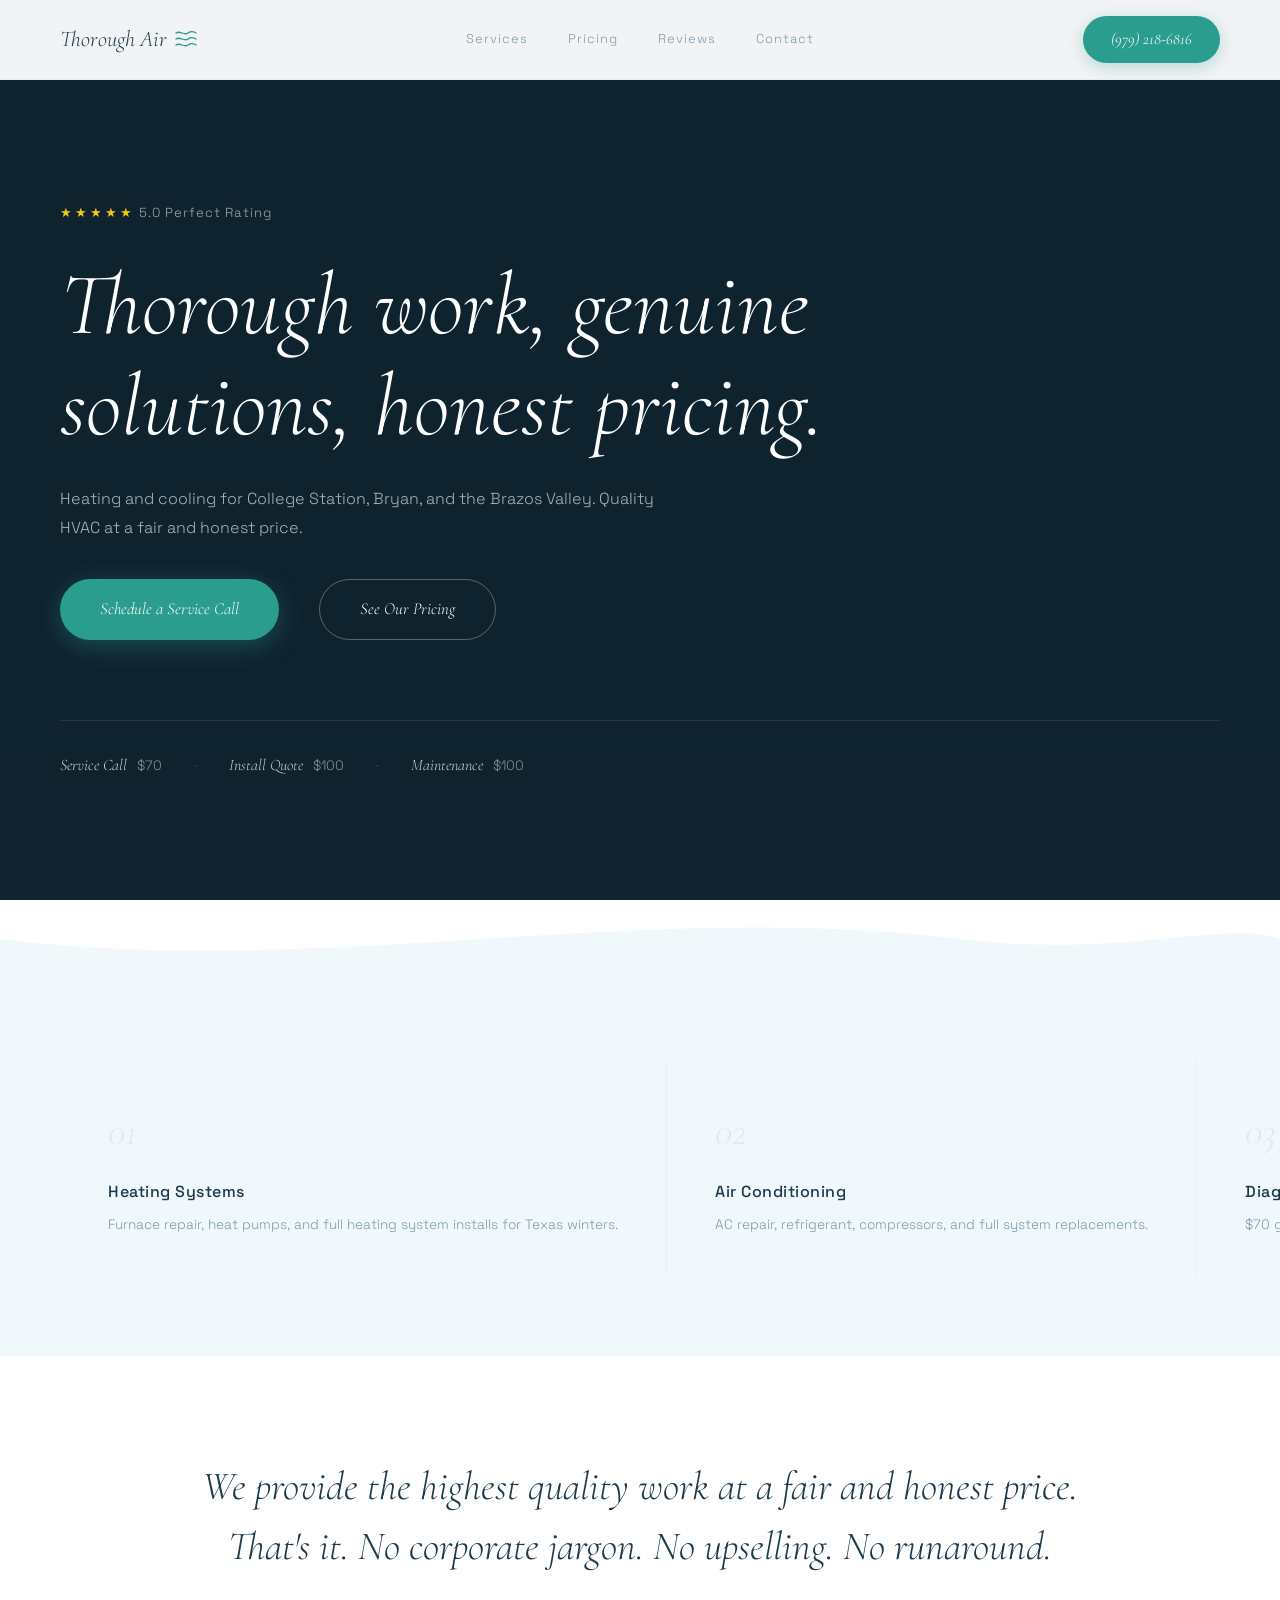
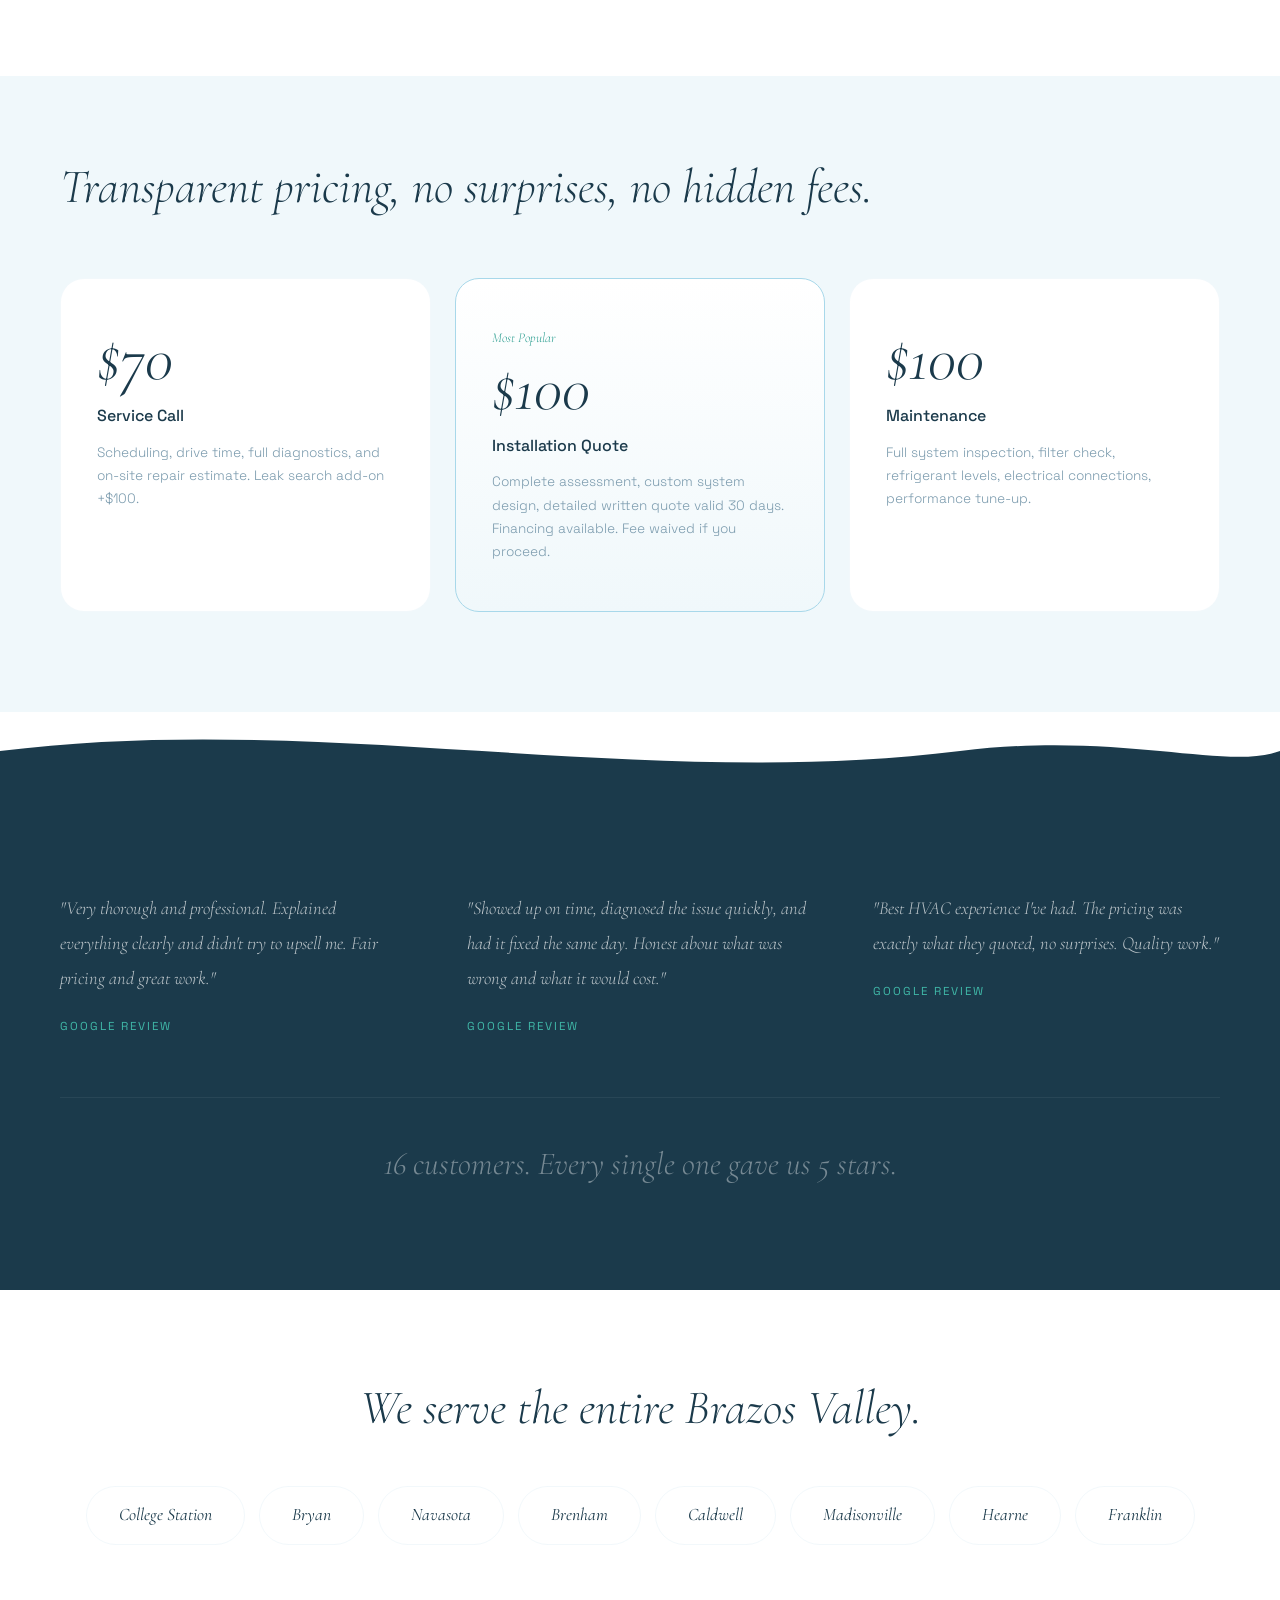
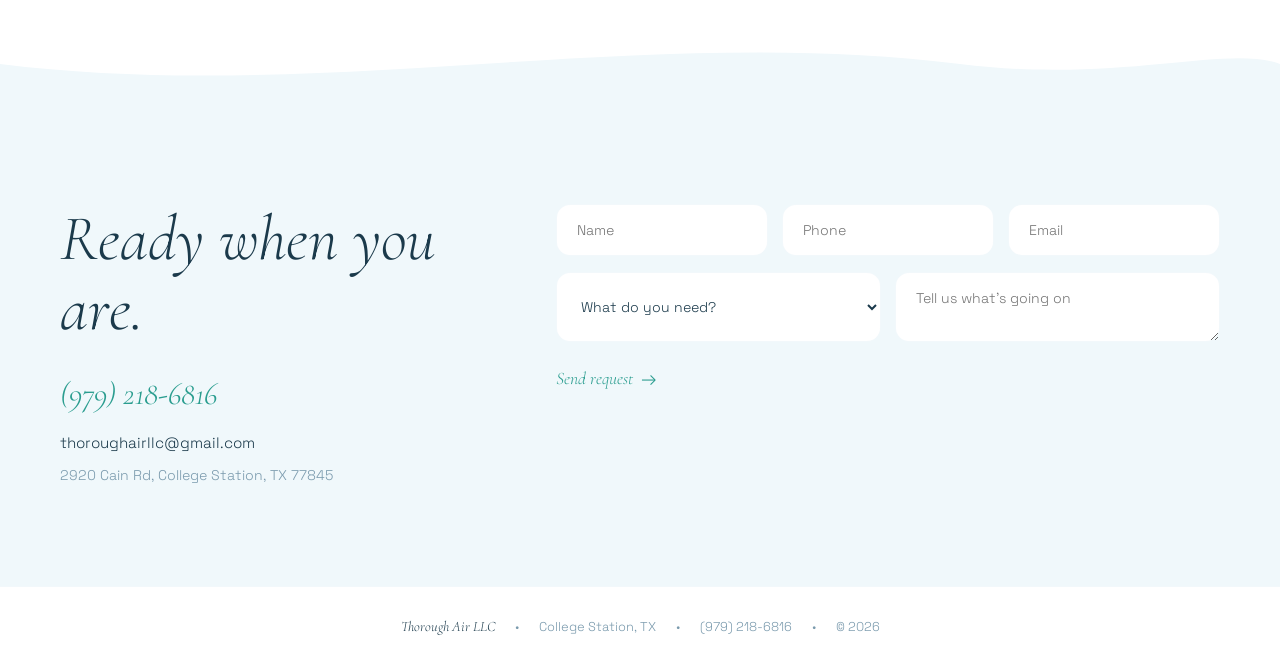
==== index.html @ 6f779936 "Thorough Air LLC mockup site Flowing wind design, Cormorant Garamond italic, teal/breezy palette, he" ====
<!DOCTYPE html>
<html lang="en">
<head>
  <meta charset="UTF-8">
  <meta name="viewport" content="width=device-width, initial-scale=1.0">
  <title>Thorough Air LLC | College Station HVAC</title>
  <meta name="description" content="Thorough Air LLC - HVAC services in College Station, TX. 5.0 stars. Transparent pricing starting at $70.">
  <link rel="stylesheet" href="css/styles.css">
  <link rel="preconnect" href="https://fonts.googleapis.com">
  <link href="https://fonts.googleapis.com/css2?family=Cormorant+Garamond:ital,wght@0,300;0,400;1,300;1,400;1,500&family=Space+Grotesk:wght@300;400;500&display=swap" rel="stylesheet">
</head>
<body>

  <!-- Thin top bar -->
  <nav class="top-bar" id="topBar">
    <span class="tb-logo">
      <em>Thorough Air</em>
      <svg class="wind-lines" width="22" height="22" viewBox="0 0 22 22">
        <path d="M1,5 C5,2 9,8 13,5 C17,2 21,5 21,5" stroke="currentColor" fill="none" stroke-width="1.3" stroke-linecap="round"/>
        <path d="M1,11 C5,8 9,14 13,11 C17,8 21,11 21,11" stroke="currentColor" fill="none" stroke-width="1.3" stroke-linecap="round"/>
        <path d="M1,17 C5,14 9,20 13,17 C17,14 21,17 21,17" stroke="currentColor" fill="none" stroke-width="1.3" stroke-linecap="round"/>
      </svg>
    </span>
    <div class="tb-links">
      <a href="#services">Services</a>
      <a href="#pricing">Pricing</a>
      <a href="#words">Reviews</a>
      <a href="#reach">Contact</a>
    </div>
    <a href="tel:+19792186816" class="tb-phone"><em>(979) 218-6816</em></a>
  </nav>

  <!-- Hero - one long flowing line -->
  <section class="hero" id="top">
    <video class="hero-vid" autoplay muted loop playsinline>
      <source src="images/hero-video.mp4" type="video/mp4">
    </video>
    <div class="hero-overlay"></div>
    <div class="hero-inner">
      <p class="hero-eyebrow"><span class="gold-stars">&#9733;&#9733;&#9733;&#9733;&#9733;</span> 5.0 Perfect Rating</p>
      <h1 class="hero-headline"><em>Thorough work, genuine solutions, honest pricing.</em></h1>
      <p class="hero-desc">Heating and cooling for College Station, Bryan, and the Brazos Valley. Quality HVAC at a fair and honest price.</p>
      <div class="hero-actions">
        <a href="#reach" class="hero-btn hero-btn-primary"><em>Schedule a Service Call</em></a>
        <a href="#pricing" class="hero-btn hero-btn-outline"><em>See Our Pricing</em></a>
      </div>
    </div>
    <div class="hero-prices">
      <span class="hp-item"><em>Service Call</em> $70</span>
      <span class="hp-dot">&bull;</span>
      <span class="hp-item"><em>Install Quote</em> $100</span>
      <span class="hp-dot">&bull;</span>
      <span class="hp-item"><em>Maintenance</em> $100</span>
    </div>
  </section>

  <!-- Wind divider -->
  <div class="wind-divider">
    <svg viewBox="0 0 1440 80" preserveAspectRatio="none"><path d="M0,40 C360,80 720,0 1080,40 C1260,60 1380,20 1440,40 L1440,80 L0,80Z" fill="currentColor"/></svg>
  </div>

  <!-- Services - horizontal flowing -->
  <section class="services" id="services">
    <div class="services-scroll">
      <div class="service-flow">
        <div class="sf-item">
          <span class="sf-num"><em>01</em></span>
          <h3>Heating Systems</h3>
          <p>Furnace repair, heat pumps, and full heating system installs for Texas winters.</p>
        </div>
        <div class="sf-item">
          <span class="sf-num"><em>02</em></span>
          <h3>Air Conditioning</h3>
          <p>AC repair, refrigerant, compressors, and full system replacements.</p>
        </div>
        <div class="sf-item">
          <span class="sf-num"><em>03</em></span>
          <h3>Diagnostics & Repair</h3>
          <p>$70 gets us to your door with tools and answers. We find it and fix it.</p>
        </div>
        <div class="sf-item">
          <span class="sf-num"><em>04</em></span>
          <h3>System Installation</h3>
          <p>Full replacement with financing available. $100 design quote, waived if you proceed.</p>
        </div>
        <div class="sf-item">
          <span class="sf-num"><em>05</em></span>
          <h3>New Construction</h3>
          <p>HVAC for new builds. Proper load calculations and ductwork done right.</p>
        </div>
        <div class="sf-item">
          <span class="sf-num"><em>06</em></span>
          <h3>Seasonal Maintenance</h3>
          <p>$100 tune-ups before summer and winter. Catch small problems early.</p>
        </div>
      </div>
    </div>
  </section>

  <!-- Flowing text break -->
  <section class="breather">
    <p class="breather-text"><em>We provide the highest quality work at a fair and honest price. That's it. No corporate jargon. No upselling. No runaround.</em></p>
  </section>

  <!-- Pricing - horizontal cards -->
  <section class="pricing" id="pricing">
    <div class="pricing-header">
      <h2><em>Transparent pricing, no surprises, no hidden fees.</em></h2>
    </div>
    <div class="pricing-flow">
      <div class="pf-card">
        <span class="pf-price"><em>$70</em></span>
        <h3>Service Call</h3>
        <p>Scheduling, drive time, full diagnostics, and on-site repair estimate. Leak search add-on +$100.</p>
      </div>
      <div class="pf-card pf-accent">
        <span class="pf-label"><em>Most Popular</em></span>
        <span class="pf-price"><em>$100</em></span>
        <h3>Installation Quote</h3>
        <p>Complete assessment, custom system design, detailed written quote valid 30 days. Financing available. Fee waived if you proceed.</p>
      </div>
      <div class="pf-card">
        <span class="pf-price"><em>$100</em></span>
        <h3>Maintenance</h3>
        <p>Full system inspection, filter check, refrigerant levels, electrical connections, performance tune-up.</p>
      </div>
    </div>
  </section>

  <!-- Wind divider reversed -->
  <div class="wind-divider wind-dark">
    <svg viewBox="0 0 1440 80" preserveAspectRatio="none"><path d="M0,40 C360,0 720,80 1080,40 C1260,20 1380,60 1440,40 L1440,80 L0,80Z" fill="currentColor"/></svg>
  </div>

  <!-- Reviews - flowing quotes -->
  <section class="words" id="words">
    <div class="words-flow">
      <div class="wf-item">
        <p><em>"Very thorough and professional. Explained everything clearly and didn't try to upsell me. Fair pricing and great work."</em></p>
        <span>Google Review</span>
      </div>
      <div class="wf-item">
        <p><em>"Showed up on time, diagnosed the issue quickly, and had it fixed the same day. Honest about what was wrong and what it would cost."</em></p>
        <span>Google Review</span>
      </div>
      <div class="wf-item">
        <p><em>"Best HVAC experience I've had. The pricing was exactly what they quoted, no surprises. Quality work."</em></p>
        <span>Google Review</span>
      </div>
    </div>
    <div class="words-stat">
      <em>16 customers. Every single one gave us 5 stars.</em>
    </div>
  </section>

  <!-- Service Areas -->
  <section class="areas" id="areas">
    <div class="areas-inner">
      <div class="areas-header">
        <h2><em>We serve the entire Brazos Valley.</em></h2>
      </div>
      <div class="areas-flow">
        <a href="areas/college-station.html" class="area-pill">College Station</a>
        <a href="areas/bryan.html" class="area-pill">Bryan</a>
        <a href="areas/navasota.html" class="area-pill">Navasota</a>
        <a href="areas/brenham.html" class="area-pill">Brenham</a>
        <a href="areas/caldwell.html" class="area-pill">Caldwell</a>
        <a href="areas/madisonville.html" class="area-pill">Madisonville</a>
        <a href="areas/hearne.html" class="area-pill">Hearne</a>
        <a href="areas/franklin.html" class="area-pill">Franklin</a>
      </div>
    </div>
  </section>

  <!-- Wind divider -->
  <div class="wind-divider">
    <svg viewBox="0 0 1440 80" preserveAspectRatio="none"><path d="M0,40 C360,80 720,0 1080,40 C1260,60 1380,20 1440,40 L1440,80 L0,80Z" fill="currentColor"/></svg>
  </div>

  <!-- Contact - wide flowing -->
  <section class="reach" id="reach">
    <div class="reach-flow">
      <div class="rf-left">
        <h2><em>Ready when you are.</em></h2>
        <a href="tel:+19792186816" class="rf-phone"><em>(979) 218-6816</em></a>
        <a href="mailto:thoroughairllc@gmail.com" class="rf-email">thoroughairllc@gmail.com</a>
        <p class="rf-addr">2920 Cain Rd, College Station, TX 77845</p>
      </div>
      <form class="rf-form" id="contactForm">
        <div class="rf-row">
          <input type="text" placeholder="Name" required>
          <input type="tel" placeholder="Phone" required>
          <input type="email" placeholder="Email">
        </div>
        <div class="rf-row">
          <select required>
            <option value="" disabled selected>What do you need?</option>
            <option>Service Call ($70)</option>
            <option>Installation Quote ($100)</option>
            <option>Maintenance ($100)</option>
            <option>New Construction</option>
            <option>Emergency</option>
          </select>
          <textarea placeholder="Tell us what's going on" rows="2"></textarea>
        </div>
        <button type="submit" class="link-arrow"><em>Send request</em> <span>&rarr;</span></button>
      </form>
    </div>
  </section>

  <!-- Footer - one line -->
  <footer class="site-footer">
    <span><em>Thorough Air LLC</em></span>
    <span>&bull;</span>
    <span>College Station, TX</span>
    <span>&bull;</span>
    <a href="tel:+19792186816">(979) 218-6816</a>
    <span>&bull;</span>
    <span>&copy; 2026</span>
  </footer>

  <script src="js/main.js"></script>
</body>
</html>
---- css/styles.css ----
/* ===========================
   THOROUGH AIR LLC
   v3.0 - Flowing Wind Design
   Long, horizontal, elegant, nothing stacked
   =========================== */

@import url('https://fonts.googleapis.com/css2?family=Cormorant+Garamond:ital,wght@0,300;0,400;1,300;1,400;1,500&family=Space+Grotesk:wght@300;400;500&display=swap');

:root {
  --ink: #1b3a4b;
  --cool: #1b3a4b;
  --sky: #e0f2f8;
  --frost: #f0f8fb;
  --white: #ffffff;
  --ember: #2a9d8f;
  --ember-soft: #40b8a8;
  --breeze: #a8d8ea;
  --muted: #7a9aad;
  --faint: rgba(91, 164, 201, 0.08);
}

*, *::before, *::after { margin: 0; padding: 0; box-sizing: border-box; }
html { scroll-behavior: smooth; }

body {
  font-family: 'Space Grotesk', sans-serif;
  font-weight: 300;
  color: var(--ink);
  background: var(--white);
  overflow-x: hidden;
  line-height: 1.6;
}

em {
  font-family: 'Cormorant Garamond', serif;
  font-style: italic;
  font-weight: 300;
}

/* ===========================
   TOP BAR
   =========================== */

.top-bar {
  position: fixed;
  top: 0; left: 0; right: 0;
  z-index: 200;
  display: flex;
  align-items: center;
  justify-content: space-between;
  padding: 16px 60px;
  background: rgba(255,255,255,0.95);
  backdrop-filter: blur(20px);
  border-bottom: 1px solid var(--faint);
  transition: 0.4s ease;
}

.tb-logo {
  display: flex;
  align-items: center;
  gap: 8px;
  font-size: 1.3rem;
  color: var(--ink);
}

.tb-logo em {
  font-size: 1.4rem;
}

.wind-lines {
  color: var(--ember);
  flex-shrink: 0;
}

.tb-links {
  display: flex;
  gap: 40px;
}

.tb-links a {
  color: var(--muted);
  text-decoration: none;
  font-size: 0.8rem;
  font-weight: 300;
  letter-spacing: 1px;
  transition: 0.3s ease;
}

.tb-links a:hover { color: var(--ink); }

.tb-phone {
  color: #ffffff;
  text-decoration: none;
  font-size: 1rem;
  padding: 10px 28px;
  background: var(--ember);
  border-radius: 100px;
  transition: 0.4s cubic-bezier(0.34, 1.56, 0.64, 1);
  box-shadow: 0 4px 16px rgba(42, 157, 143, 0.3);
}

.tb-phone:hover {
  background: var(--ember-soft);
  transform: translateY(-2px);
  box-shadow: 0 6px 24px rgba(42, 157, 143, 0.4);
}

/* ===========================
   HERO - Wide flowing
   =========================== */

.hero {
  min-height: 100vh;
  display: flex;
  flex-direction: column;
  justify-content: center;
  padding: 140px 60px 60px;
  position: relative;
  overflow: hidden;
  background: var(--ink);
}

.hero-vid {
  position: absolute;
  inset: 0;
  width: 100%;
  height: 100%;
  object-fit: cover;
}

.hero-overlay {
  position: absolute;
  inset: 0;
  background: rgba(10, 25, 35, 0.7);
}

.hero-inner {
  position: relative;
  z-index: 1;
  max-width: 1000px;
}

.hero-eyebrow {
  font-size: 0.82rem;
  color: rgba(255,255,255,0.6);
  letter-spacing: 1px;
  margin-bottom: 32px;
}

.gold-stars {
  color: #f5c518;
  letter-spacing: 3px;
}

.hero-headline {
  margin-bottom: 28px;
}

.hero-headline em {
  font-size: clamp(3.2rem, 7vw, 5.5rem);
  line-height: 1.15;
  color: var(--white);
}

.hero-desc {
  font-size: 1rem;
  font-weight: 300;
  color: rgba(255,255,255,0.65);
  max-width: 600px;
  line-height: 1.8;
  margin-bottom: 36px;
}

.hero-actions {
  display: flex;
  gap: 40px;
  margin-bottom: 0;
}

.link-arrow {
  display: inline-flex;
  align-items: center;
  gap: 8px;
  text-decoration: none;
  color: var(--ember);
  font-size: 0.95rem;
  border: none;
  background: none;
  cursor: pointer;
  font-family: 'Space Grotesk', sans-serif;
  font-weight: 300;
  transition: 0.3s ease;
}

.link-arrow em { font-size: 1.1rem; }

.link-arrow:hover { gap: 16px; }

.link-arrow span {
  transition: 0.3s ease;
  font-size: 1.2rem;
}

/* Hero bottom prices */
.hero-prices {
  position: relative;
  z-index: 1;
  display: flex;
  align-items: center;
  gap: 32px;
  margin-top: 80px;
  padding-top: 32px;
  border-top: 1px solid var(--faint);
}

.hp-item {
  font-size: 0.85rem;
  color: rgba(255,255,255,0.5);
}

.hp-item em {
  font-size: 1rem;
  color: rgba(255,255,255,0.8);
  margin-right: 6px;
}

.hp-dot {
  color: rgba(255,255,255,0.15);
  font-size: 0.5rem;
}

.hero .hero-prices {
  border-top-color: rgba(255,255,255,0.1);
}

.hero-btn {
  display: inline-flex;
  align-items: center;
  padding: 16px 40px;
  border-radius: 100px;
  text-decoration: none;
  font-size: 0.9rem;
  transition: 0.4s cubic-bezier(0.34, 1.56, 0.64, 1);
}

.hero-btn:hover {
  transform: translateY(-3px);
}

.hero-btn em {
  font-size: 1.05rem;
  color: inherit;
}

.hero-btn-primary {
  background: var(--ember);
  color: #ffffff;
  box-shadow: 0 6px 24px rgba(42, 157, 143, 0.35);
}

.hero-btn-primary:hover {
  background: var(--ember-soft);
  box-shadow: 0 10px 32px rgba(42, 157, 143, 0.45);
}

.hero-btn-outline {
  background: transparent;
  color: #ffffff;
  border: 1px solid rgba(255,255,255,0.3);
}

.hero-btn-outline:hover {
  background: rgba(255,255,255,0.1);
  border-color: rgba(255,255,255,0.5);
}

/* ===========================
   WIND DIVIDERS
   =========================== */

.wind-divider {
  color: var(--frost);
  margin-top: -1px;
  line-height: 0;
}

.wind-divider svg {
  width: 100%;
  height: 80px;
  display: block;
}

.wind-dark {
  color: var(--ink);
}

/* ===========================
   SERVICES - Horizontal scroll flow
   =========================== */

.services {
  padding: 80px 0;
  background: var(--frost);
  overflow: hidden;
}

.services-scroll {
  overflow-x: auto;
  overflow-y: hidden;
  scrollbar-width: none;
  -ms-overflow-style: none;
}

.services-scroll::-webkit-scrollbar { display: none; }

.service-flow {
  display: flex;
  gap: 0;
  padding: 0 60px;
  min-width: max-content;
}

.sf-item {
  min-width: 320px;
  padding: 40px 48px;
  border-right: 1px solid var(--faint);
  transition: 0.4s ease;
}

.sf-item:last-child { border-right: none; }

.sf-item:hover {
  background: var(--white);
}

.sf-num {
  font-size: 2.5rem;
  color: var(--faint);
  display: block;
  margin-bottom: 16px;
  transition: 0.4s ease;
}

.sf-num em { color: rgba(0,0,0,0.06); }

.sf-item:hover .sf-num em { color: var(--ember); }

.sf-item h3 {
  font-size: 1rem;
  font-weight: 500;
  color: var(--ink);
  margin-bottom: 8px;
  letter-spacing: 0.5px;
}

.sf-item p {
  font-size: 0.85rem;
  font-weight: 300;
  color: var(--muted);
  line-height: 1.7;
}

/* ===========================
   BREATHER - flowing text
   =========================== */

.breather {
  padding: 100px 60px;
  text-align: center;
}

.breather-text {
  max-width: 900px;
  margin: 0 auto;
}

.breather-text em {
  font-size: clamp(1.6rem, 3.5vw, 2.5rem);
  color: var(--ink);
  line-height: 1.5;
}

/* ===========================
   PRICING - horizontal flowing cards
   =========================== */

.pricing {
  padding: 80px 60px 100px;
  background: var(--frost);
}

.pricing-header {
  margin-bottom: 60px;
}

.pricing-header h2 em {
  font-size: clamp(1.8rem, 4vw, 3rem);
  color: var(--ink);
  line-height: 1.3;
}

.pricing-flow {
  display: flex;
  gap: 24px;
}

.pf-card {
  flex: 1;
  padding: 48px 36px;
  border: 1px solid var(--faint);
  border-radius: 24px;
  background: var(--white);
  transition: 0.4s ease;
  position: relative;
}

.pf-card:hover {
  transform: translateY(-8px);
  box-shadow: 0 24px 60px rgba(0,0,0,0.05);
}

.pf-accent {
  border-color: var(--breeze);
  background: linear-gradient(180deg, var(--white) 0%, var(--frost) 100%);
}

.pf-label {
  display: block;
  font-size: 0.85rem;
  color: var(--ember);
  margin-bottom: 8px;
}

.pf-price {
  display: block;
  margin-bottom: 12px;
}

.pf-price em {
  font-size: 4rem;
  color: var(--ink);
  line-height: 1;
}

.pf-card h3 {
  font-size: 1rem;
  font-weight: 500;
  margin-bottom: 12px;
  color: var(--ink);
}

.pf-card p {
  font-size: 0.85rem;
  font-weight: 300;
  color: var(--muted);
  line-height: 1.7;
}

/* ===========================
   WORDS (Reviews) - dark flowing
   =========================== */

.words {
  background: var(--ink);
  padding: 100px 60px;
}

.words-flow {
  display: flex;
  gap: 60px;
  margin-bottom: 60px;
}

.wf-item {
  flex: 1;
}

.wf-item p {
  margin-bottom: 16px;
}

.wf-item p em {
  font-size: 1.15rem;
  color: rgba(255,255,255,0.7);
  line-height: 1.9;
}

.wf-item span {
  font-size: 0.72rem;
  font-weight: 400;
  letter-spacing: 2px;
  text-transform: uppercase;
  color: var(--ember-soft);
}

.words-stat {
  text-align: center;
  padding-top: 40px;
  border-top: 1px solid rgba(255,255,255,0.06);
}

.words-stat em {
  font-size: clamp(1.4rem, 3vw, 2rem);
  color: rgba(255,255,255,0.4);
}

/* ===========================
   SERVICE AREAS
   =========================== */

.areas {
  padding: 80px 60px;
  text-align: center;
}

.areas-inner {
  max-width: 1400px;
  margin: 0 auto;
}

.areas-header {
  margin-bottom: 40px;
}

.areas-header h2 em {
  font-size: clamp(1.8rem, 4vw, 3rem);
  color: var(--ink);
}

.areas-flow {
  display: flex;
  flex-wrap: wrap;
  justify-content: center;
  gap: 14px;
}

.area-pill {
  padding: 14px 32px;
  border: 1px solid var(--faint);
  border-radius: 100px;
  font-family: 'Cormorant Garamond', serif;
  font-style: italic;
  font-size: 1.1rem;
  font-weight: 400;
  color: var(--ink);
  text-decoration: none;
  transition: 0.4s cubic-bezier(0.34, 1.56, 0.64, 1);
}

.area-pill:hover {
  background: var(--ember);
  color: var(--white);
  border-color: var(--ember);
  transform: translateY(-3px);
  box-shadow: 0 8px 24px rgba(42, 157, 143, 0.2);
}

/* ===========================
   REACH (Contact) - wide flowing
   =========================== */

.reach {
  padding: 100px 60px;
  background: var(--frost);
}

.reach-flow {
  display: flex;
  gap: 80px;
  align-items: flex-start;
}

.rf-left {
  flex: 1;
}

.rf-left h2 {
  margin-bottom: 24px;
}

.rf-left h2 em {
  font-size: clamp(2.5rem, 5vw, 4rem);
  color: var(--ink);
  line-height: 1.1;
}

.rf-phone {
  display: block;
  text-decoration: none;
  margin-bottom: 12px;
  transition: 0.3s ease;
}

.rf-phone em {
  font-size: 2rem;
  color: var(--ember);
}

.rf-phone:hover em { color: var(--ember-soft); }

.rf-email {
  display: block;
  color: var(--ink);
  text-decoration: none;
  font-size: 0.95rem;
  font-weight: 300;
  margin-bottom: 8px;
  transition: 0.3s ease;
}

.rf-email:hover { color: var(--ember); }

.rf-addr {
  font-size: 0.88rem;
  color: var(--muted);
  font-weight: 300;
  margin-top: 8px;
}

.rf-form {
  flex: 1.2;
  display: flex;
  flex-direction: column;
  gap: 16px;
}

.rf-row {
  display: flex;
  gap: 14px;
}

.rf-form input,
.rf-form select,
.rf-form textarea {
  flex: 1;
  padding: 16px 20px;
  border: 1px solid var(--faint);
  border-radius: 14px;
  background: var(--white);
  font-family: 'Space Grotesk', sans-serif;
  font-size: 0.88rem;
  font-weight: 300;
  color: var(--ink);
  transition: 0.3s ease;
}

.rf-form input:focus,
.rf-form select:focus,
.rf-form textarea:focus {
  border-color: var(--ember);
  outline: none;
  box-shadow: 0 0 0 3px rgba(212, 85, 32, 0.06);
}

.rf-form .link-arrow {
  align-self: flex-start;
  margin-top: 8px;
  font-size: 1rem;
}

/* ===========================
   FOOTER - one flowing line
   =========================== */

.site-footer {
  display: flex;
  align-items: center;
  justify-content: center;
  gap: 20px;
  padding: 28px 60px;
  border-top: 1px solid var(--faint);
  font-size: 0.8rem;
  color: var(--muted);
  font-weight: 300;
  flex-wrap: wrap;
}

.site-footer em { color: var(--ink); font-size: 0.9rem; }

.site-footer a {
  color: var(--muted);
  text-decoration: none;
  transition: 0.3s ease;
}

.site-footer a:hover { color: var(--ember); }

/* ===========================
   ANIMATIONS
   =========================== */

.reveal {
  opacity: 0;
  transform: translateY(30px);
  transition: opacity 0.8s ease, transform 0.8s cubic-bezier(0.22, 1, 0.36, 1);
}

.reveal.visible {
  opacity: 1;
  transform: translateY(0);
}

/* Hero text flows in from the left */
.hero-inner > * {
  opacity: 0;
  transform: translateX(-40px);
  animation: flowIn 0.9s cubic-bezier(0.22, 1, 0.36, 1) forwards;
}

.hero-inner > :nth-child(1) { animation-delay: 0.1s; }
.hero-inner > :nth-child(2) { animation-delay: 0.3s; }
.hero-inner > :nth-child(3) { animation-delay: 0.5s; }
.hero-inner > :nth-child(4) { animation-delay: 0.7s; }

.hero-prices {
  opacity: 0;
  transform: translateX(-30px);
  animation: flowIn 0.8s cubic-bezier(0.22, 1, 0.36, 1) 0.9s forwards;
}

@keyframes flowIn {
  to { opacity: 1; transform: translateX(0); }
}

/* ===========================
   RESPONSIVE
   =========================== */

@media (max-width: 900px) {
  .top-bar { padding: 12px 24px; }
  .tb-links { display: none; }
  .hero { padding: 120px 24px 40px; }
  .hero-prices { flex-wrap: wrap; gap: 16px; }
  .service-flow { padding: 0 24px; }
  .breather { padding: 60px 24px; }
  .pricing { padding: 60px 24px 80px; }
  .pricing-flow { flex-direction: column; }
  .words { padding: 60px 24px; }
  .words-flow { flex-direction: column; gap: 40px; }
  .reach { padding: 60px 24px; }
  .reach-flow { flex-direction: column; gap: 40px; }
  .rf-row { flex-direction: column; }
  .site-footer { padding: 20px 24px; }
}
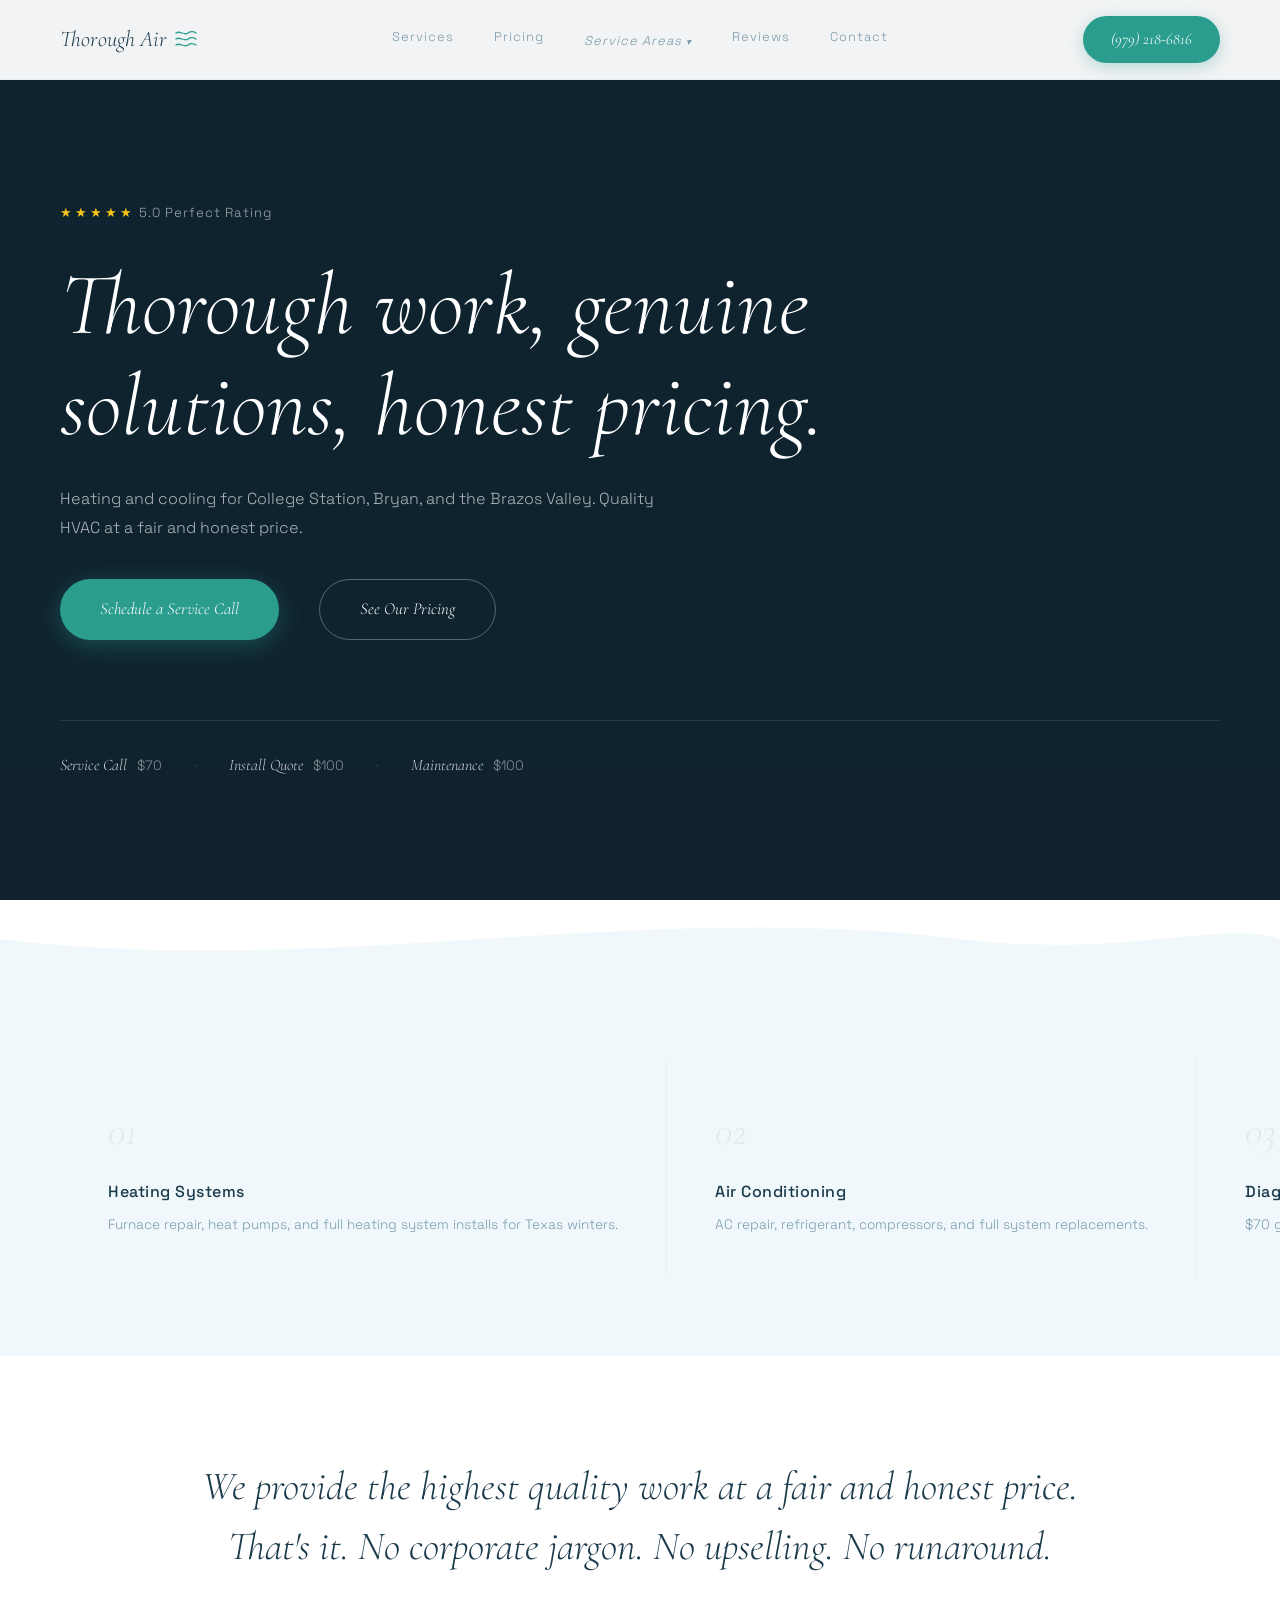
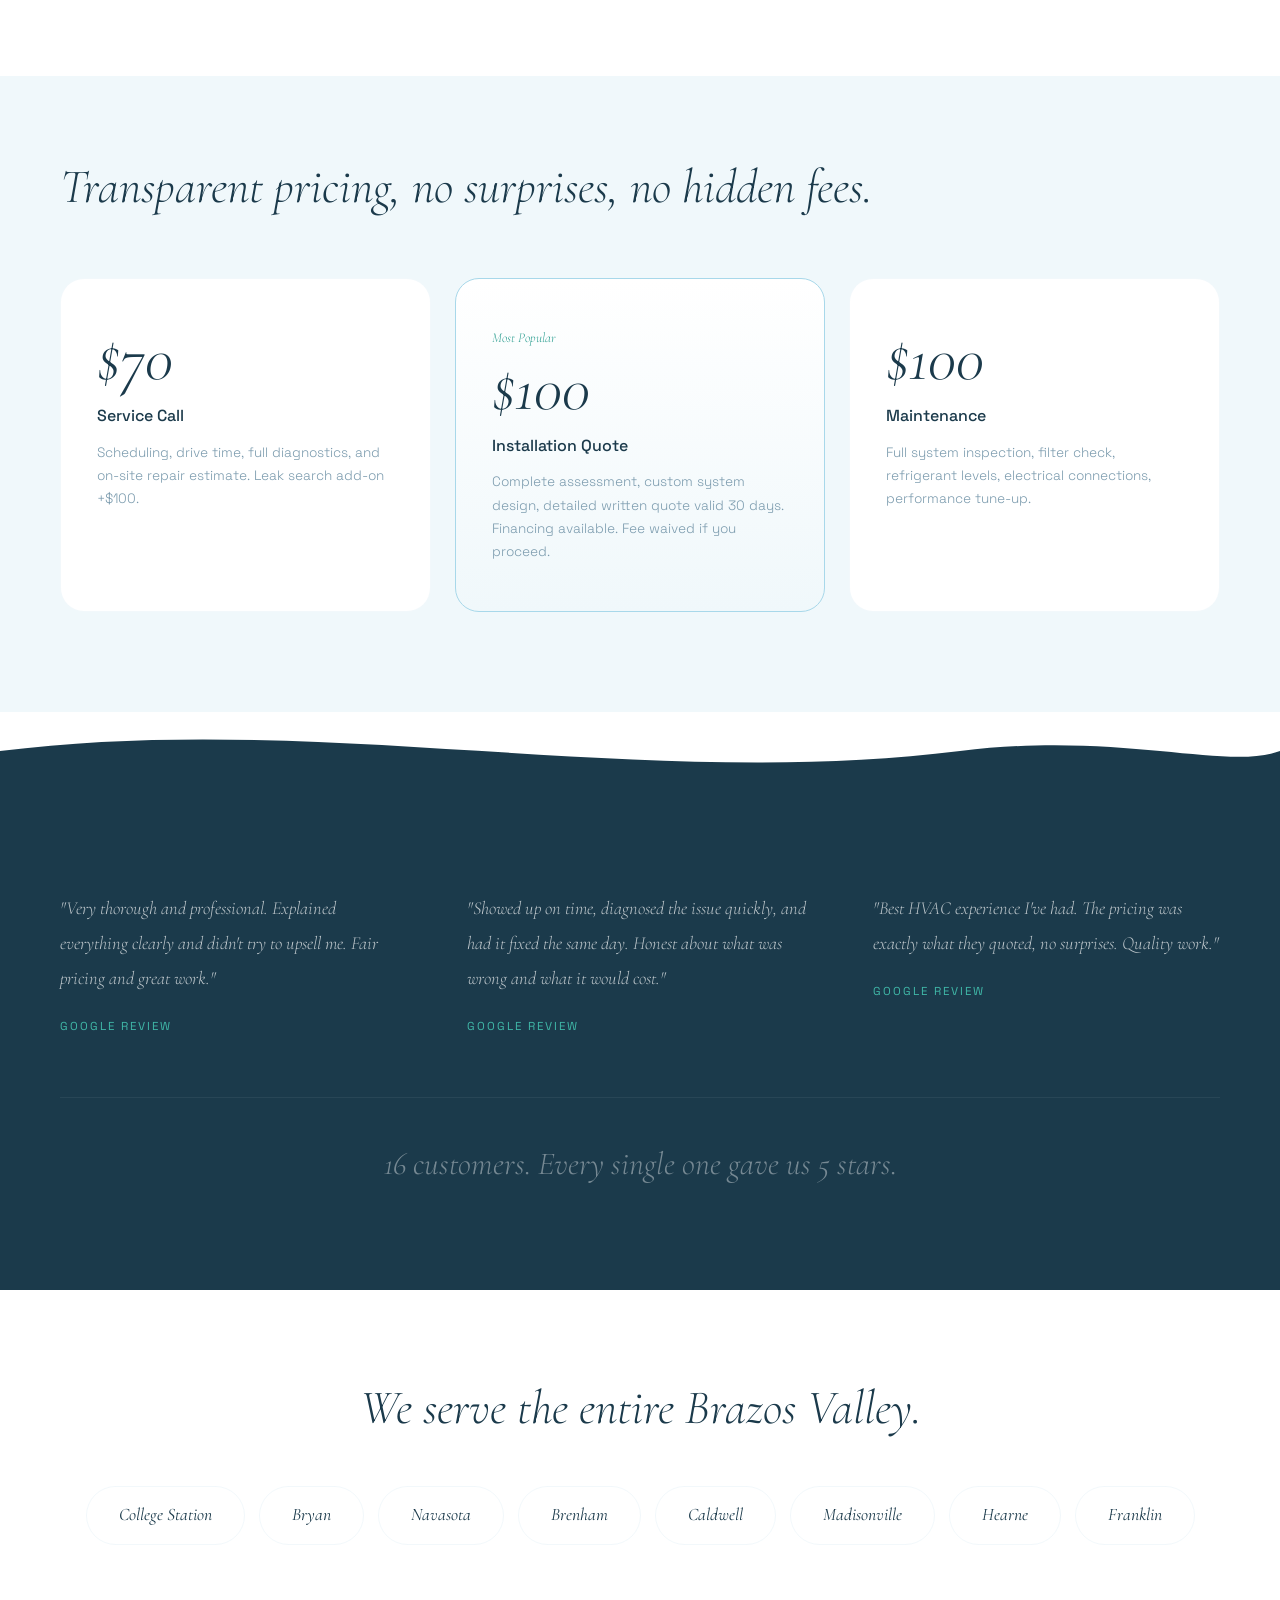
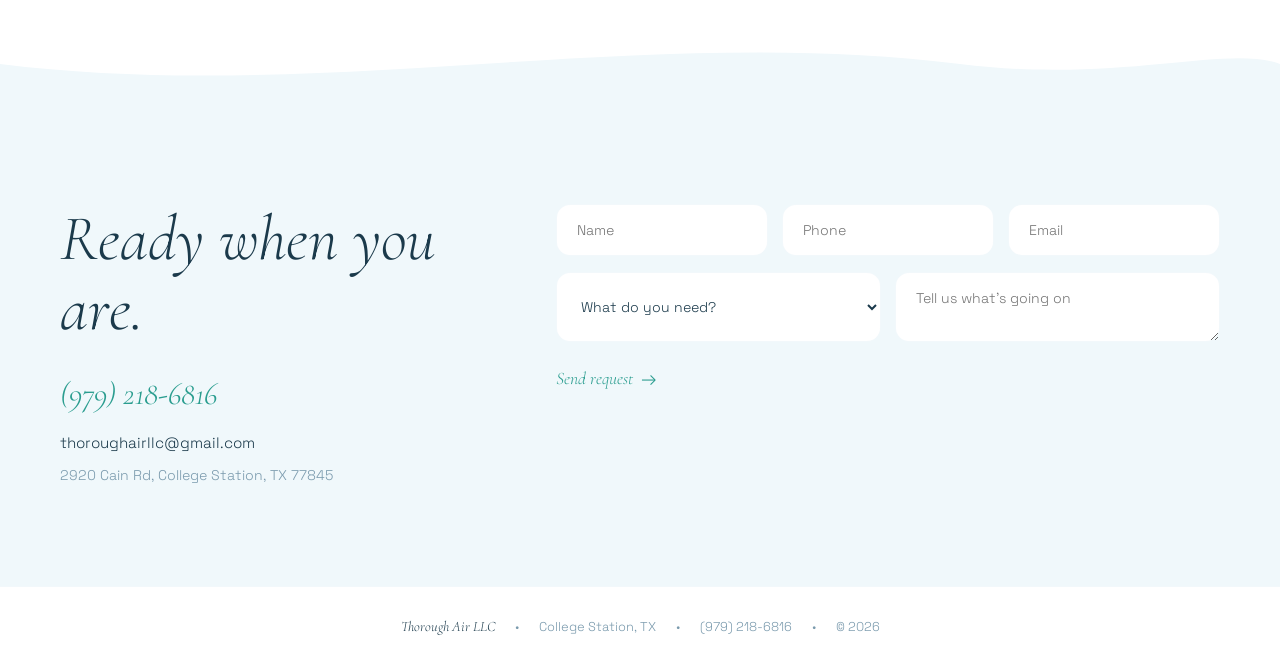
==== commit 58759859: "Add service areas dropdown nav, gold stars, teal buttons, hero updates" ====
--- a/index.html
+++ b/index.html
@@ -24,6 +24,19 @@
     <div class="tb-links">
       <a href="#services">Services</a>
       <a href="#pricing">Pricing</a>
+      <div class="tb-dropdown">
+        <span class="tb-drop-trigger">Service Areas <small>&#9662;</small></span>
+        <div class="tb-drop-menu">
+          <a href="areas/college-station.html">College Station</a>
+          <a href="areas/bryan.html">Bryan</a>
+          <a href="areas/navasota.html">Navasota</a>
+          <a href="areas/brenham.html">Brenham</a>
+          <a href="areas/caldwell.html">Caldwell</a>
+          <a href="areas/madisonville.html">Madisonville</a>
+          <a href="areas/hearne.html">Hearne</a>
+          <a href="areas/franklin.html">Franklin</a>
+        </div>
+      </div>
       <a href="#words">Reviews</a>
       <a href="#reach">Contact</a>
     </div>
--- a/css/styles.css
+++ b/css/styles.css
@@ -87,6 +87,73 @@
 }
 
 .tb-links a:hover { color: var(--ink); }
+
+/* Service Areas Dropdown */
+.tb-dropdown {
+  position: relative;
+}
+
+.tb-drop-trigger {
+  color: var(--muted);
+  font-size: 0.8rem;
+  font-weight: 300;
+  letter-spacing: 1px;
+  font-style: italic;
+  cursor: pointer;
+  transition: 0.3s ease;
+}
+
+.tb-drop-trigger:hover { color: var(--ink); }
+
+.tb-drop-trigger small { font-size: 0.6rem; }
+
+.tb-drop-menu {
+  position: absolute;
+  top: 100%;
+  left: 50%;
+  transform: translateX(-50%);
+  background: var(--white);
+  border: 1px solid var(--faint);
+  border-radius: 12px;
+  padding: 8px 0;
+  min-width: 200px;
+  opacity: 0;
+  visibility: hidden;
+  transition: 0.3s ease;
+  margin-top: 14px;
+  box-shadow: 0 12px 40px rgba(0,0,0,0.08);
+  z-index: 300;
+}
+
+.tb-drop-menu::before {
+  content: '';
+  position: absolute;
+  top: -6px;
+  left: 50%;
+  transform: translateX(-50%);
+  border-left: 6px solid transparent;
+  border-right: 6px solid transparent;
+  border-bottom: 6px solid var(--white);
+}
+
+.tb-dropdown:hover .tb-drop-menu {
+  opacity: 1;
+  visibility: visible;
+}
+
+.tb-drop-menu a {
+  display: block;
+  padding: 10px 20px;
+  font-size: 0.82rem;
+  font-weight: 300;
+  color: var(--muted);
+  transition: 0.2s ease;
+}
+
+.tb-drop-menu a:hover {
+  background: var(--frost);
+  color: var(--ember);
+}
 
 .tb-phone {
   color: #ffffff;
